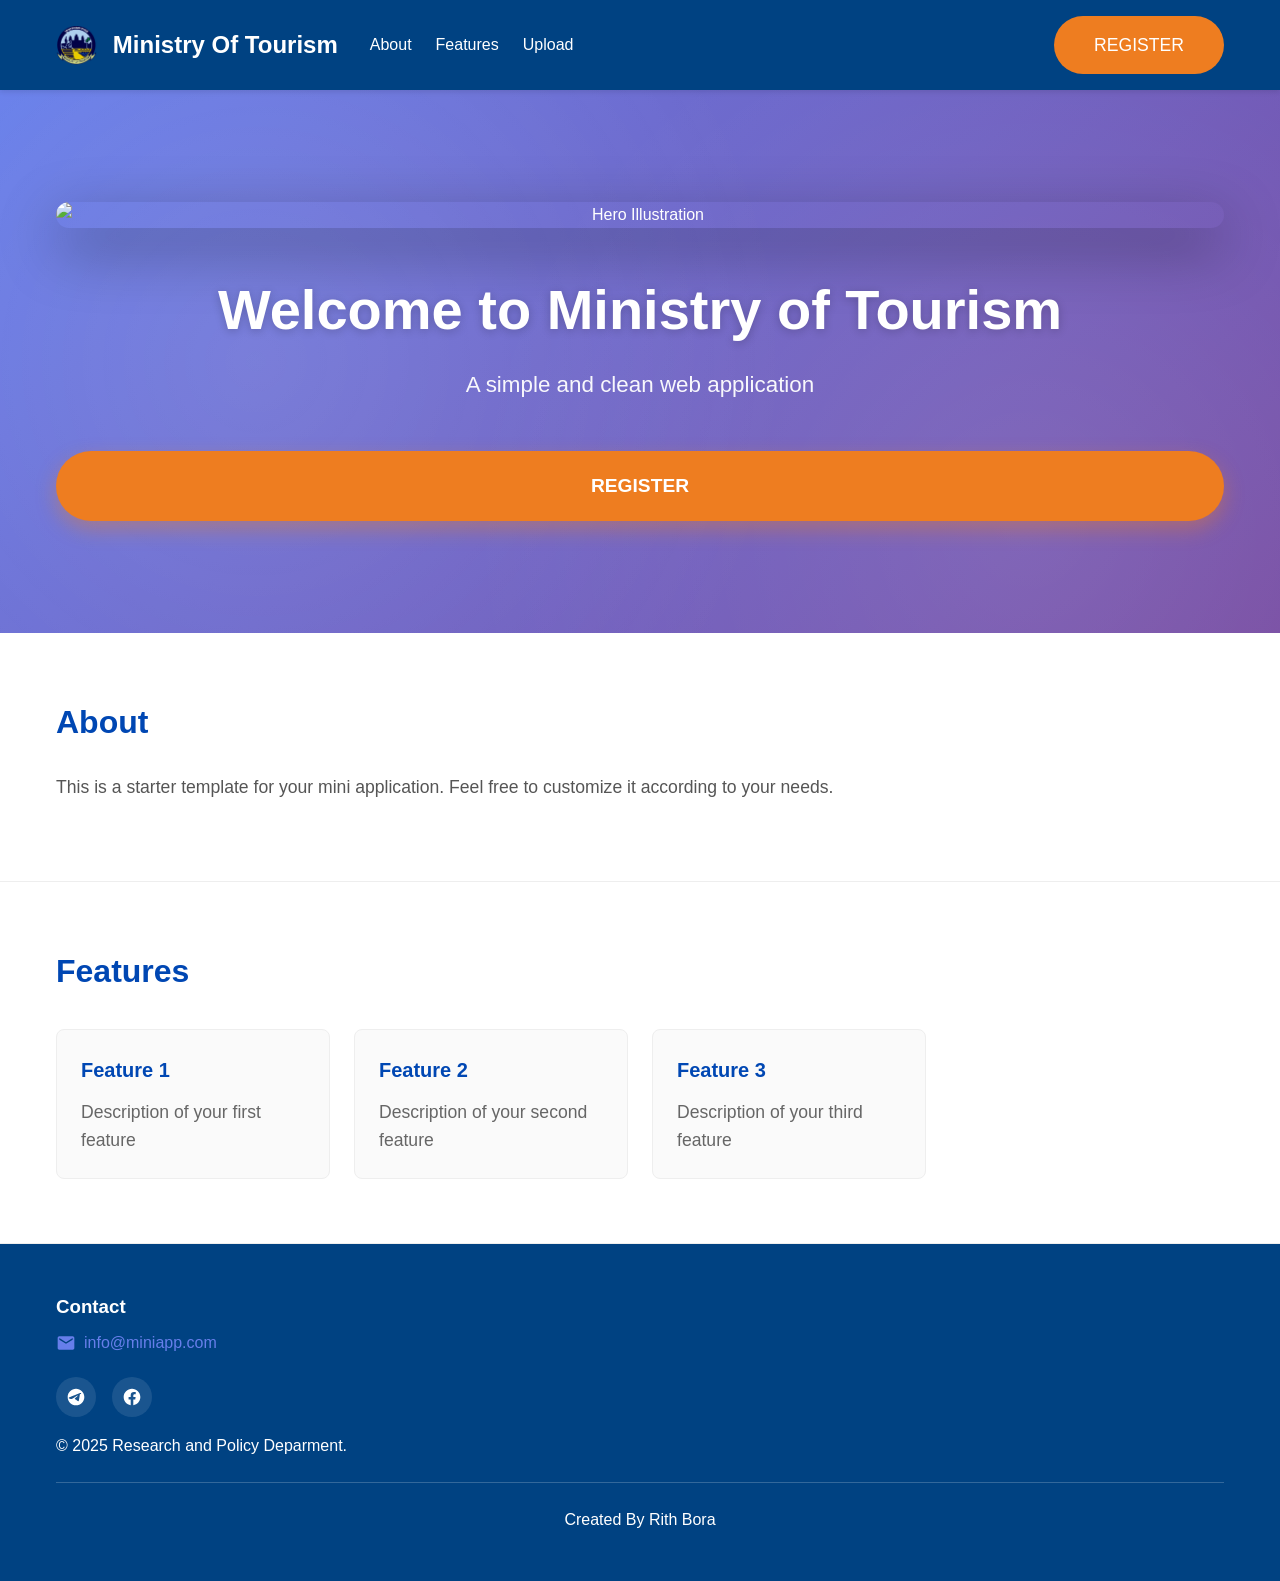
==== index.html @ 747fa565 "Add files via upload" ====
<!DOCTYPE html>
<html lang="en">
<head>
    <meta charset="UTF-8">
    <meta name="viewport" content="width=device-width, initial-scale=1.0, maximum-scale=5.0, user-scalable=yes">
    <meta name="description" content="Ministry Of Tourism">
    <title>Ministry Of Tourism</title>
    <link rel="stylesheet" href="src/css/style.css">
</head>
<body>
    <header>
        <div class="header-content">
            <div class="logo-section">
                <img src="assets/img/Logo of the Ministry of Tourism of Cambodia.png" alt="Logo" class="logo">
                <h1>Ministry Of Tourism</h1>
            </div>
            <nav aria-label="Primary" id="navMenu">
                <ul>
                    <li><a href="#about">About</a></li>
                    <li><a href="#features">Features</a></li>
                    <li><a href="upload.html">Upload</a></li>
                </ul>
            </nav>
            <div class="header-actions">
                <a href="register.html" class="btn">Register</a>
            </div>
            <button class="hamburger" id="hamburger" aria-label="Toggle menu">
                <span></span>
                <span></span>
                <span></span>
            </button>
        </div>
    </header>

    <main>
        <section class="hero" aria-label="Hero banner">
            <div class="container">
                <img src="assets/img/A vibrant 4k illustr.png" alt="Hero Illustration" class="hero-image">
                <h1>Welcome to Ministry of Tourism</h1>
                <p>A simple and clean web application</p>
                <a href="register.html" class="btn">Register</a>
                <div id="output" class="output"></div>
            </div>
        </section>

        <section id="about" class="section">
            <div class="container">
                <h2>About</h2>
                <p>This is a starter template for your mini application. Feel free to customize it according to your needs.</p>
            </div>
        </section>

        <section id="features" class="section">
            <div class="container">
                <h2>Features</h2>
                <div class="features">
                    <article class="feature-card">
                        <h3>Feature 1</h3>
                        <p>Description of your first feature</p>
                    </article>
                    <article class="feature-card">
                        <h3>Feature 2</h3>
                        <p>Description of your second feature</p>
                    </article>
                    <article class="feature-card">
                        <h3>Feature 3</h3>
                        <p>Description of your third feature</p>
                    </article>
                </div>
            </div>
        </section>
    </main>

    <footer>
        <div class="container">
            <section>
                <h3>Contact</h3>
                <p>
                    <a href="mailto:info@miniapp.com" style="display: inline-flex; align-items: center; gap: 0.5rem;">
                        <svg width="20" height="20" viewBox="0 0 24 24" fill="currentColor">
                            <path d="M20 4H4c-1.1 0-2 .9-2 2v12c0 1.1.9 2 2 2h16c1.1 0 2-.9 2-2V6c0-1.1-.9-2-2-2zm0 4l-8 5-8-5V6l8 5 8-5v2z"/>
                        </svg>
                        info@miniapp.com
                    </a>
                </p>
            </section>
            <section class="social" aria-label="Social links">
                <a href="https://t.me/motresearchcompetiton" target="_blank" rel="noopener" aria-label="Telegram">
                    <svg width="24" height="24" viewBox="0 0 24 24" fill="currentColor">
                        <path d="M12 2C6.48 2 2 6.48 2 12s4.48 10 10 10 10-4.48 10-10S17.52 2 12 2zm4.64 6.8c-.15 1.58-.8 5.42-1.13 7.19-.14.75-.42 1-.68 1.03-.58.05-1.02-.38-1.58-.75-.88-.58-1.38-.94-2.23-1.5-.99-.65-.35-1.01.22-1.59.15-.15 2.71-2.48 2.76-2.69.01-.03.01-.14-.07-.2-.08-.06-.19-.04-.27-.02-.12.02-1.96 1.25-5.54 3.67-.52.36-.99.53-1.42.52-.47-.01-1.37-.26-2.03-.48-.82-.27-1.47-.42-1.42-.88.03-.24.37-.48 1.02-.73 4-1.74 6.68-2.88 8.03-3.43 3.82-1.59 4.61-1.87 5.13-1.88.11 0 .37.03.54.17.14.11.18.26.2.37.01.08.03.29.01.45z"/>
                    </svg>
                </a>
                <a href="https://www.facebook.com/share/1Bh4GkZFYR/" target="_blank" rel="noopener" aria-label="Facebook">
                    <svg width="24" height="24" viewBox="0 0 24 24" fill="currentColor">
                        <path d="M12 2C6.477 2 2 6.477 2 12c0 4.991 3.657 9.128 8.438 9.879V14.89h-2.54V12h2.54V9.797c0-2.506 1.492-3.89 3.777-3.89 1.094 0 2.238.195 2.238.195v2.46h-1.26c-1.243 0-1.63.771-1.63 1.562V12h2.773l-.443 2.89h-2.33v6.989C18.343 21.129 22 16.99 22 12c0-5.523-4.477-10-10-10z"/>
                    </svg>
                </a>
            </section>
            <p>&copy; 2025 Research and Policy Deparment.</p>
            <hr style="border: none; border-top: 1px solid rgba(255, 255, 255, 0.2); margin: 1.5rem 0;">
            <p style="color: #fff; text-align: center; margin: 0;">Created By Rith Bora</p>
        </div>
    </footer>

    <script src="src/js/app.js"></script>
</body>
</html>
---- src/css/style.css ----
/* Reset and Base Styles */
* {
    margin: 0;
    padding: 0;
    box-sizing: border-box;
}

body {
    font-family: 'Segoe UI', Tahoma, Geneva, Verdana, sans-serif;
    line-height: 1.6;
    color: #0b0b0b;
    background: #fff;
    margin: 0;
}

.container {
    max-width: 1200px;
    margin: 0 auto;
    padding: 1rem;
}

/* Header Styles */
header {
    background: #004282;
    box-shadow: 0 2px 5px rgba(0, 0, 0, 0.1);
    position: sticky;
    top: 0;
    z-index: 100;
}

.header-content {
    max-width: 1200px;
    margin: 0 auto;
    padding: 1rem;
    display: flex;
    align-items: center;
    gap: 2rem;
}

.logo-section h1 {
    font-size: 1.5rem;
    color: #fff;
    margin: 0;
}

.logo-section {
    display: flex;
    align-items: center;
    gap: 1rem;
}

.logo-section .logo {
    height: 40px;
    width: auto;
}

nav ul {
    display: flex;
    gap: 1.5rem;
    list-style: none;
    padding: 0;
    margin: 0;
}

nav a {
    text-decoration: none;
    color: #fff;
    font-weight: 500;
    transition: color 0.3s ease;
}

nav a:hover {
    color: #e0e0e0;
}

.header-actions {
    margin-left: auto;
}

/* Hamburger Menu */
.hamburger {
    display: none;
    flex-direction: column;
    gap: 5px;
    background: none;
    border: none;
    cursor: pointer;
    padding: 5px;
    z-index: 101;
}

.hamburger span {
    width: 25px;
    height: 3px;
    background: #fff;
    border-radius: 3px;
    transition: all 0.3s ease;
}

.hamburger.active span:nth-child(1) {
    transform: rotate(45deg) translate(8px, 8px);
    background: #000;
}

.hamburger.active span:nth-child(2) {
    opacity: 0;
}

.hamburger.active span:nth-child(3) {
    transform: rotate(-45deg) translate(7px, -7px);
    background: #000;
}

/* Main Content */
main {
    background: #fff;
}

.section {
    padding: 3rem 1rem;
    border-bottom: 1px solid #eee;
}

.section h2 {
    color: #0047b3;
    margin-bottom: 1.5rem;
    font-size: 2rem;
}

.section p {
    margin-bottom: 1rem;
    font-size: 1.1rem;
    color: #555;
}

/* Hero Section */
.hero {
    background: linear-gradient(135deg, #667eea 0%, #764ba2 100%);
    color: white;
    text-align: center;
    padding: 6rem 2rem;
    border-bottom: none;
    overflow: hidden;
    position: relative;
}

.hero::before {
    content: '';
    position: absolute;
    top: 0;
    left: 0;
    right: 0;
    bottom: 0;
    background: radial-gradient(circle at 20% 50%, rgba(255, 255, 255, 0.1) 0%, transparent 50%),
                radial-gradient(circle at 80% 80%, rgba(255, 255, 255, 0.1) 0%, transparent 50%);
    pointer-events: none;
}

.hero .container {
    position: relative;
    z-index: 1;
}

.hero-image {
    max-width: 100%;
    width: 100%;
    height: auto;
    margin: 0 auto 3rem;
    border-radius: 24px;
    box-shadow: 0 20px 60px rgba(0, 0, 0, 0.4);
    transition: transform 0.4s ease, box-shadow 0.4s ease;
    display: block;
}

.hero-image:hover {
    transform: translateY(-10px) scale(1.02);
    box-shadow: 0 30px 80px rgba(0, 0, 0, 0.5);
}

.hero h1 {
    font-size: 3.5rem;
    margin-bottom: 1.5rem;
    color: white;
    font-weight: 800;
    line-height: 1.2;
    text-shadow: 0 2px 10px rgba(0, 0, 0, 0.2);
}

.hero p {
    font-size: 1.4rem;
    margin-bottom: 3rem;
    opacity: 0.95;
    color: white;
    max-width: 800px;
    margin-left: auto;
    margin-right: auto;
    line-height: 1.6;
}

.hero .btn {
    margin-top: 0;
    padding: 20px 60px;
    font-size: 1.2rem;
    font-weight: 700;
    box-shadow: 0 8px 20px rgba(238, 125, 32, 0.4);
}

/* Feature Cards */
.features {
    display: grid;
    grid-template-columns: repeat(auto-fill, minmax(250px, 1fr));
    gap: 1.5rem;
    margin-top: 2rem;
}

.feature-card {
    background: #fafafa;
    padding: 1.5rem;
    border-radius: 8px;
    border: 1px solid #eee;
    transition: transform 0.3s ease, box-shadow 0.3s ease;
}

.feature-card:hover {
    transform: translateY(-5px);
    box-shadow: 0 5px 15px rgba(102, 126, 234, 0.3);
}

.feature-card h3 {
    color: #0047b3;
    margin-bottom: 0.75rem;
    font-size: 1.25rem;
}

.feature-card p {
    color: #666;
    margin: 0;
}

/* Button Styles */
.btn {
    background: #ee7d20;
    color: white;
    border: none;
    padding: 15px 40px;
    font-size: 1.1rem;
    border-radius: 50px;
    cursor: pointer;
    transition: transform 0.3s ease, box-shadow 0.3s ease;
    display: block;
    margin: 0 auto;
    text-transform: uppercase;
    text-decoration: none;
}

.btn:hover {
    transform: translateY(-2px);
    box-shadow: 0 5px 15px rgba(238, 125, 32, 0.4);
}

.btn:active {
    transform: translateY(0);
}

/* Output Display */
.output {
    margin-top: 30px;
    padding: 20px;
    background: #e8f4f8;
    border-radius: 8px;
    text-align: center;
    font-size: 1.1rem;
    color: #333;
    min-height: 60px;
    display: none;
}

.output.show {
    display: block;
    animation: fadeIn 0.5s ease;
}

@keyframes fadeIn {
    from {
        opacity: 0;
        transform: translateY(-10px);
    }
    to {
        opacity: 1;
        transform: translateY(0);
    }
}

/* Form Container */
.form-container {
    margin-top: 2rem;
    max-width: 600px;
    margin-left: auto;
    margin-right: auto;
}

.form-container h2 {
    color: #0047b3;
    margin-bottom: 1.5rem;
    text-align: center;
}

.form-container iframe {
    border-radius: 8px;
    box-shadow: 0 5px 20px rgba(0, 0, 0, 0.1);
    max-width: 100%;
}

/* Custom Form Styles */
.custom-form {
    max-width: 600px;
    margin: 0 auto;
    text-align: left;
}

.form-group {
    margin-bottom: 20px;
}

.form-group label {
    display: block;
    margin-bottom: 8px;
    color: #333;
    font-weight: 500;
    font-size: 1rem;
}

.form-group input,
.form-group textarea {
    width: 100%;
    padding: 12px 15px;
    border: 2px solid #e0e0e0;
    border-radius: 8px;
    font-size: 1rem;
    font-family: inherit;
    transition: border-color 0.3s ease;
}

.form-group input:focus,
.form-group textarea:focus {
    outline: none;
    border-color: #667eea;
}

.form-group textarea {
    resize: vertical;
    min-height: 100px;
}

.custom-form .btn {
    width: 100%;
    margin-top: 10px;
}

.form-status {
    margin-top: 20px;
    padding: 12px;
    border-radius: 8px;
    font-weight: 500;
    text-align: center;
}

.form-status.loading {
    background: #e3f2fd;
    color: #1976d2;
}

.form-status.success {
    background: #e8f5e9;
    color: #2e7d32;
}

.form-status.error {
    background: #ffebee;
    color: #c62828;
}

/* Footer Styles */
footer {
    background: #004282;
    color: white;
    padding: 2rem 1rem;
}

footer h3 {
    color: white;
    margin-bottom: 0.5rem;
}

footer a {
    color: #667eea;
    text-decoration: none;
}

footer a:hover {
    text-decoration: underline;
}

.social {
    margin: 1rem 0;
    display: flex;
    gap: 1rem;
}

.social a {
    color: #fff;
    transition: all 0.3s ease;
    display: inline-flex;
    align-items: center;
    justify-content: center;
    width: 40px;
    height: 40px;
    border-radius: 50%;
    background: rgba(255, 255, 255, 0.1);
}

.social a:hover {
    background: #ee7d20;
    transform: translateY(-3px);
    box-shadow: 0 4px 12px rgba(238, 125, 32, 0.4);
}

.social a svg {
    width: 20px;
    height: 20px;
}

/* Responsive Design */
/* Tablet and below */
@media (max-width: 1024px) {
    .header-content {
        padding: 0.75rem 1rem;
    }

    .features {
        grid-template-columns: repeat(2, 1fr);
    }

    .section {
        padding: 2.5rem 1rem;
    }

    .hero {
        padding: 4rem 1.5rem;
    }

    .hero-image {
        max-width: 500px;
        margin-bottom: 2rem;
    }

    .hero h1 {
        font-size: 2.5rem;
    }

    .hero p {
        font-size: 1.15rem;
    }
}

/* Mobile devices */
@media (max-width: 768px) {
    .hamburger {
        display: flex;
    }

    header {
        height: 80px;
    }

    .header-content {
        height: 80px;
    }

    nav {
        position: fixed;
        top: 0;
        right: -100%;
        height: 100vh;
        width: 70%;
        max-width: 300px;
        background: #fff;
        box-shadow: -2px 0 10px rgba(0, 0, 0, 0.1);
        transition: right 0.3s ease;
        z-index: 100;
        padding-top: 80px;
    }

    nav.active {
        right: 0;
    }

    nav ul {
        flex-direction: column;
        gap: 0;
        padding: 1rem 0;
    }

    nav ul li {
        width: 100%;
        border-bottom: 1px solid #eee;
    }

    nav ul li a {
        display: block;
        padding: 1rem 1.5rem;
        color: #333;
        transition: background 0.3s ease;
    }

    nav ul li a:hover {
        background: #f5f5f5;
    }

    .header-actions {
        display: flex;
        margin-left: 0;
        margin-right: 0.5rem;
    }

    .header-actions .btn {
        padding: 0.5rem 1rem;
        font-size: 0.9rem;
    }

    .header-content {
        flex-direction: row;
        justify-content: space-between;
        gap: 0.5rem;
    }

    .logo-section h1 {
        font-size: 1.2rem;
    }

    .logo-section .logo {
        height: 50px !important;
        width: auto;
    }

    .hero {
        padding: 0 0 3rem 0;
    }

    .hero-image {
        max-width: 100%;
        width: 100%;
        border-radius: 0;
        margin: 0 0 2rem 0;
        box-shadow: none;
    }

    .hero h1 {
        font-size: 1.75rem;
        margin-bottom: 1rem;
        padding: 0 1rem;
    }

    .hero p {
        font-size: 1rem;
        margin-bottom: 2rem;
        padding: 0 1rem;
    }

    .hero .btn {
        padding: 14px 35px;
        font-size: 1rem;
    }

    .section h2 {
        font-size: 1.5rem;
    }

    .features {
        grid-template-columns: 1fr;
        gap: 1rem;
    }

    .btn {
        padding: 12px 30px;
        font-size: 1rem;
    }
}

/* Small mobile devices */
@media (max-width: 480px) {
    .header-content {
        padding: 0.5rem;
    }

    .logo-section h1 {
        font-size: 1rem;
    }

    .logo-section .logo {
        height: 30px;
    }

    .header-actions .btn {
        padding: 0.4rem 0.8rem;
        font-size: 0.85rem;
    }

    .hero {
        padding: 0 0 2.5rem 0;
    }

    .hero-image {
        margin-bottom: 1.5rem;
    }

    .hero h1 {
        font-size: 1.5rem;
        padding: 0 0.5rem;
    }

    .hero p {
        font-size: 0.9rem;
        padding: 0 0.5rem;
        margin-bottom: 1.5rem;
    }

    .hero .btn {
        padding: 12px 28px;
        font-size: 0.9rem;
    }

    .section {
        padding: 2rem 0.75rem;
    }

    .section h2 {
        font-size: 1.3rem;
    }

    .feature-card {
        padding: 1rem;
    }

    .btn {
        padding: 10px 25px;
        font-size: 0.95rem;
    }

    nav {
        width: 80%;
    }
}
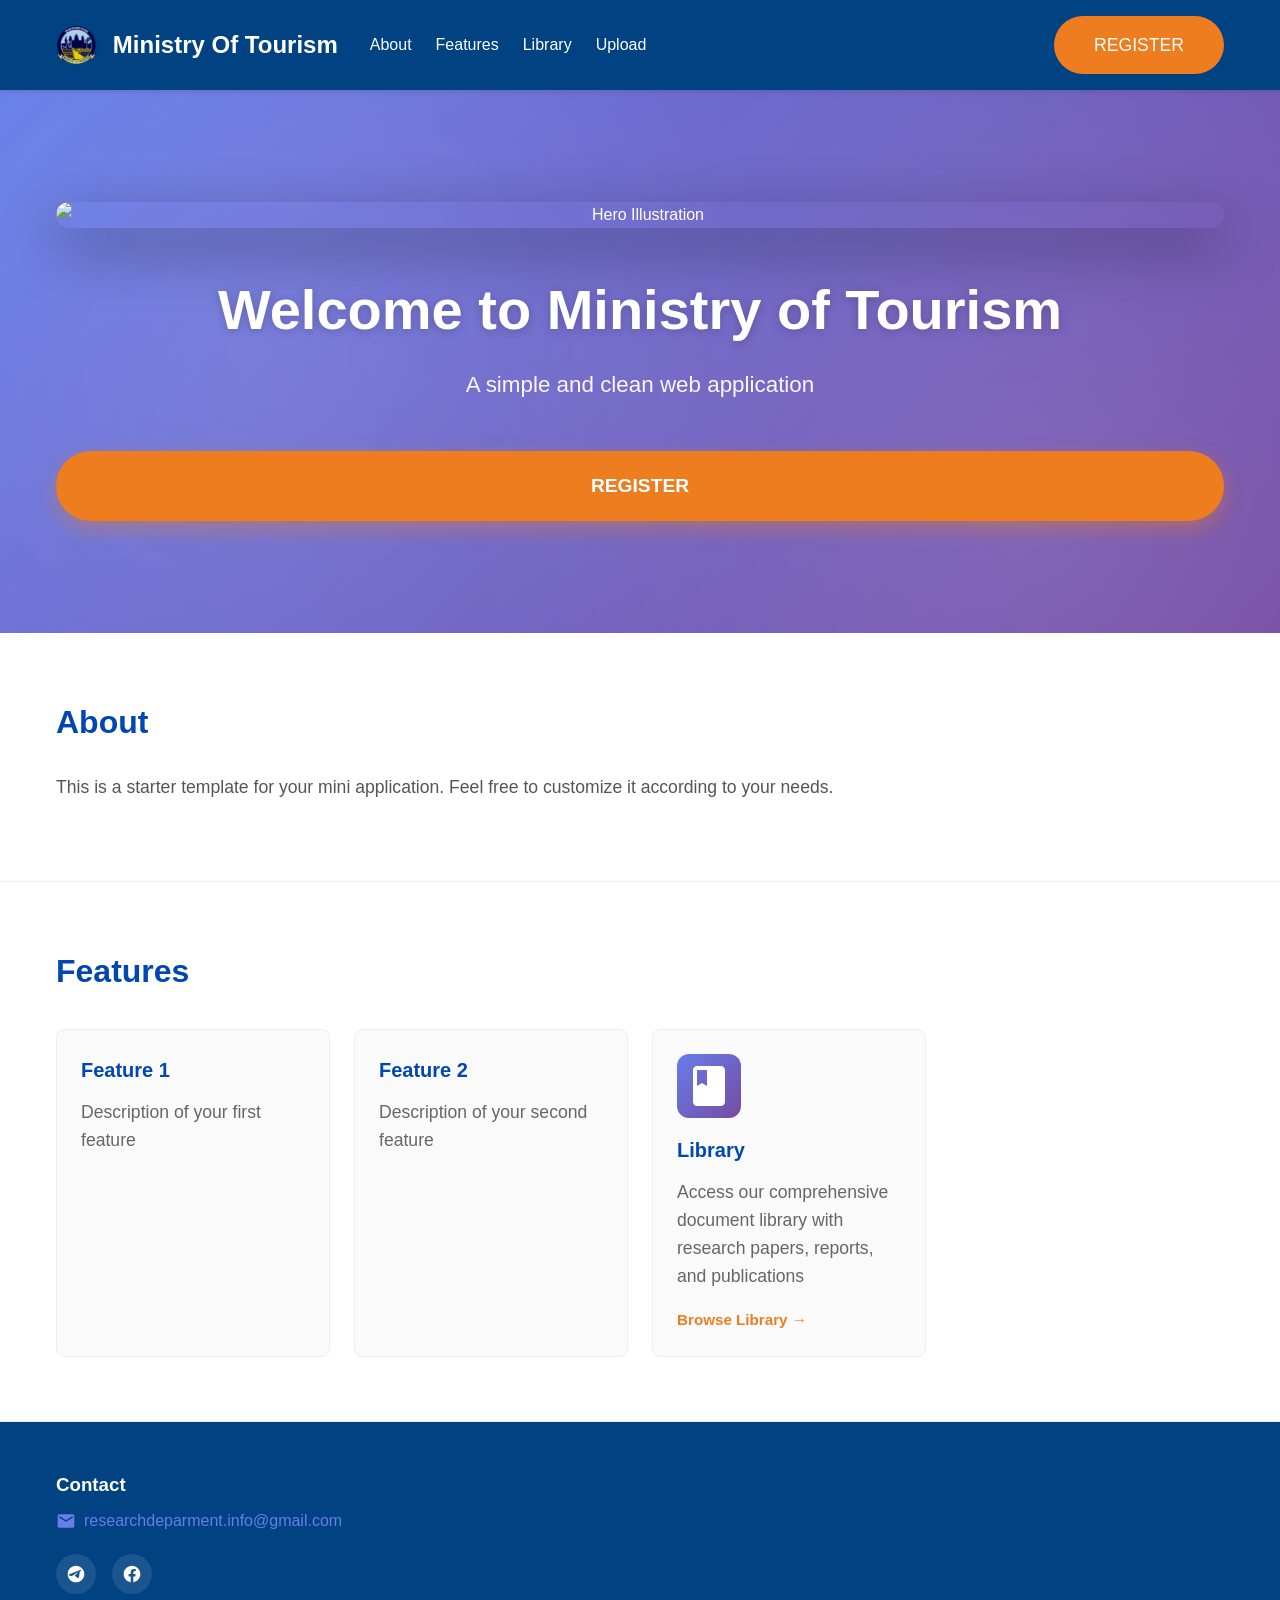
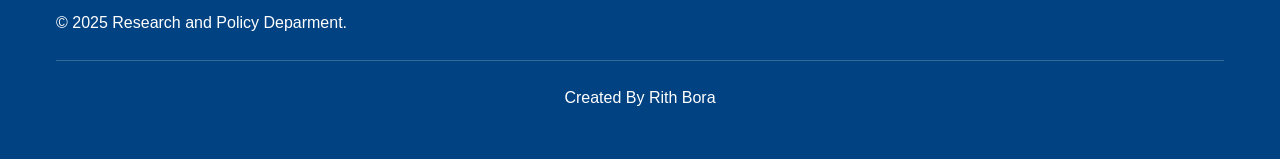
==== commit c0a50acf: "Add files via upload" ====
--- a/index.html
+++ b/index.html
@@ -18,7 +18,9 @@
                 <ul>
                     <li><a href="#about">About</a></li>
                     <li><a href="#features">Features</a></li>
+                    <li><a href="library.html">Library</a></li>
                     <li><a href="upload.html">Upload</a></li>
+                    <li class="mobile-only"><a href="library.html">Library</a></li>
                 </ul>
             </nav>
             <div class="header-actions">
@@ -63,8 +65,14 @@
                         <p>Description of your second feature</p>
                     </article>
                     <article class="feature-card">
-                        <h3>Feature 3</h3>
-                        <p>Description of your third feature</p>
+                        <div class="feature-icon">
+                            <svg width="48" height="48" viewBox="0 0 24 24" fill="currentColor">
+                                <path d="M18 2H6c-1.1 0-2 .9-2 2v16c0 1.1.9 2 2 2h12c1.1 0 2-.9 2-2V4c0-1.1-.9-2-2-2zM6 4h5v8l-2.5-1.5L6 12V4z"/>
+                            </svg>
+                        </div>
+                        <h3>Library</h3>
+                        <p>Access our comprehensive document library with research papers, reports, and publications</p>
+                        <a href="library.html" class="feature-link">Browse Library →</a>
                     </article>
                 </div>
             </div>
@@ -80,7 +88,7 @@
                         <svg width="20" height="20" viewBox="0 0 24 24" fill="currentColor">
                             <path d="M20 4H4c-1.1 0-2 .9-2 2v12c0 1.1.9 2 2 2h16c1.1 0 2-.9 2-2V6c0-1.1-.9-2-2-2zm0 4l-8 5-8-5V6l8 5 8-5v2z"/>
                         </svg>
-                        info@miniapp.com
+                        researchdeparment.info@gmail.com
                     </a>
                 </p>
             </section>
--- a/src/css/style.css
+++ b/src/css/style.css
@@ -71,6 +71,10 @@
 
 nav a:hover {
     color: #e0e0e0;
+}
+
+.mobile-only {
+    display: none;
 }
 
 .header-actions {
@@ -226,6 +230,21 @@
     box-shadow: 0 5px 15px rgba(102, 126, 234, 0.3);
 }
 
+.feature-icon {
+    width: 64px;
+    height: 64px;
+    background: linear-gradient(135deg, #667eea 0%, #764ba2 100%);
+    border-radius: 12px;
+    display: flex;
+    align-items: center;
+    justify-content: center;
+    margin-bottom: 1rem;
+}
+
+.feature-icon svg {
+    color: #fff;
+}
+
 .feature-card h3 {
     color: #0047b3;
     margin-bottom: 0.75rem;
@@ -234,7 +253,23 @@
 
 .feature-card p {
     color: #666;
-    margin: 0;
+    margin: 0 0 1rem 0;
+    line-height: 1.6;
+}
+
+.feature-link {
+    display: inline-flex;
+    align-items: center;
+    gap: 0.5rem;
+    color: #ee7d20;
+    text-decoration: none;
+    font-weight: 600;
+    font-size: 0.95rem;
+    transition: gap 0.3s ease;
+}
+
+.feature-link:hover {
+    gap: 0.75rem;
 }
 
 /* Button Styles */
@@ -517,6 +552,15 @@
         background: #f5f5f5;
     }
 
+    /* Show Library only in hamburger menu on mobile */
+    nav ul li:has(a[href="library.html"]):not(.mobile-only) {
+        display: none;
+    }
+
+    .mobile-only {
+        display: block;
+    }
+
     .header-actions {
         display: flex;
         margin-left: 0;
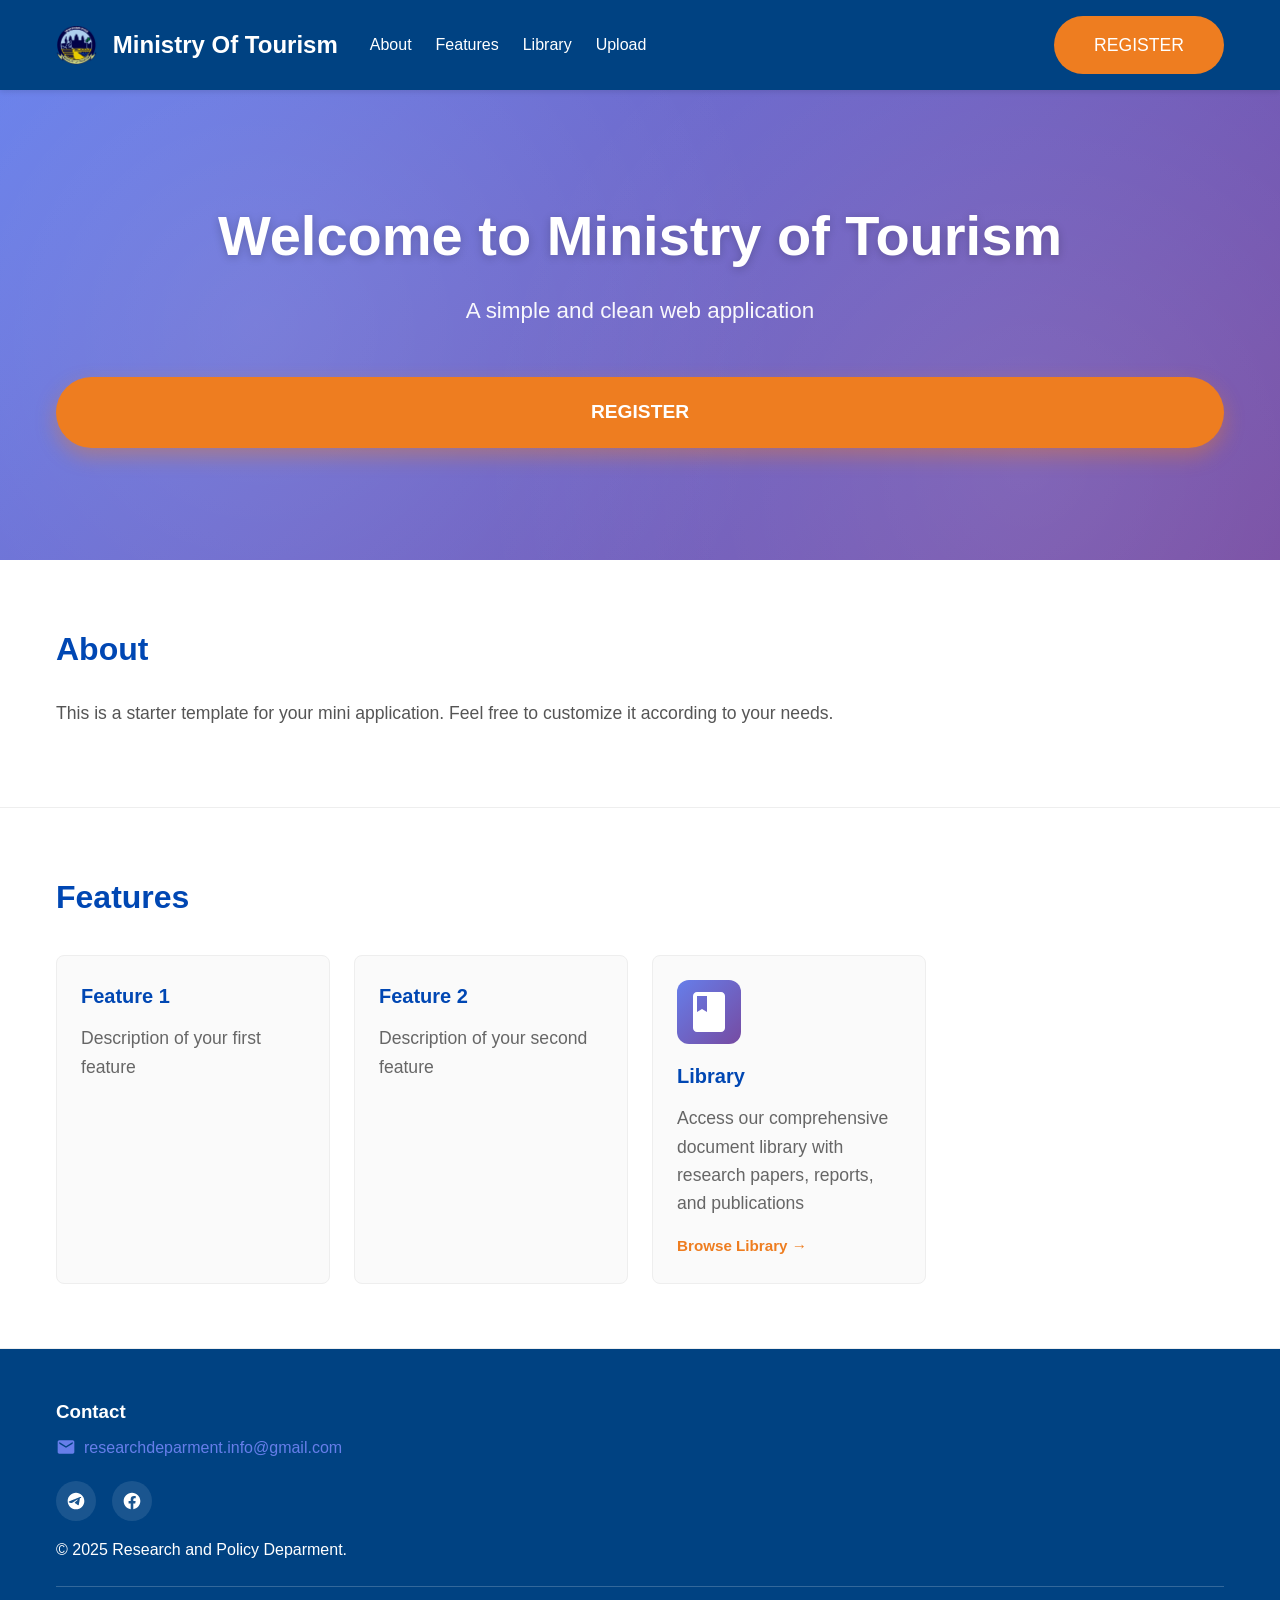
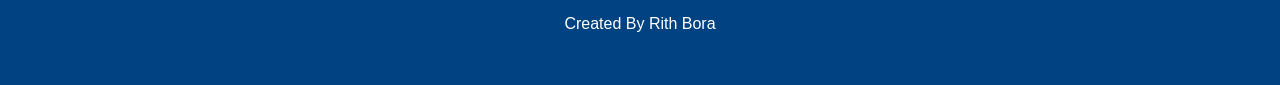
==== commit 84e733e9: "Update index.html" ====
--- a/index.html
+++ b/index.html
@@ -37,7 +37,6 @@
     <main>
         <section class="hero" aria-label="Hero banner">
             <div class="container">
-                <img src="assets/img/A vibrant 4k illustr.png" alt="Hero Illustration" class="hero-image">
                 <h1>Welcome to Ministry of Tourism</h1>
                 <p>A simple and clean web application</p>
                 <a href="register.html" class="btn">Register</a>
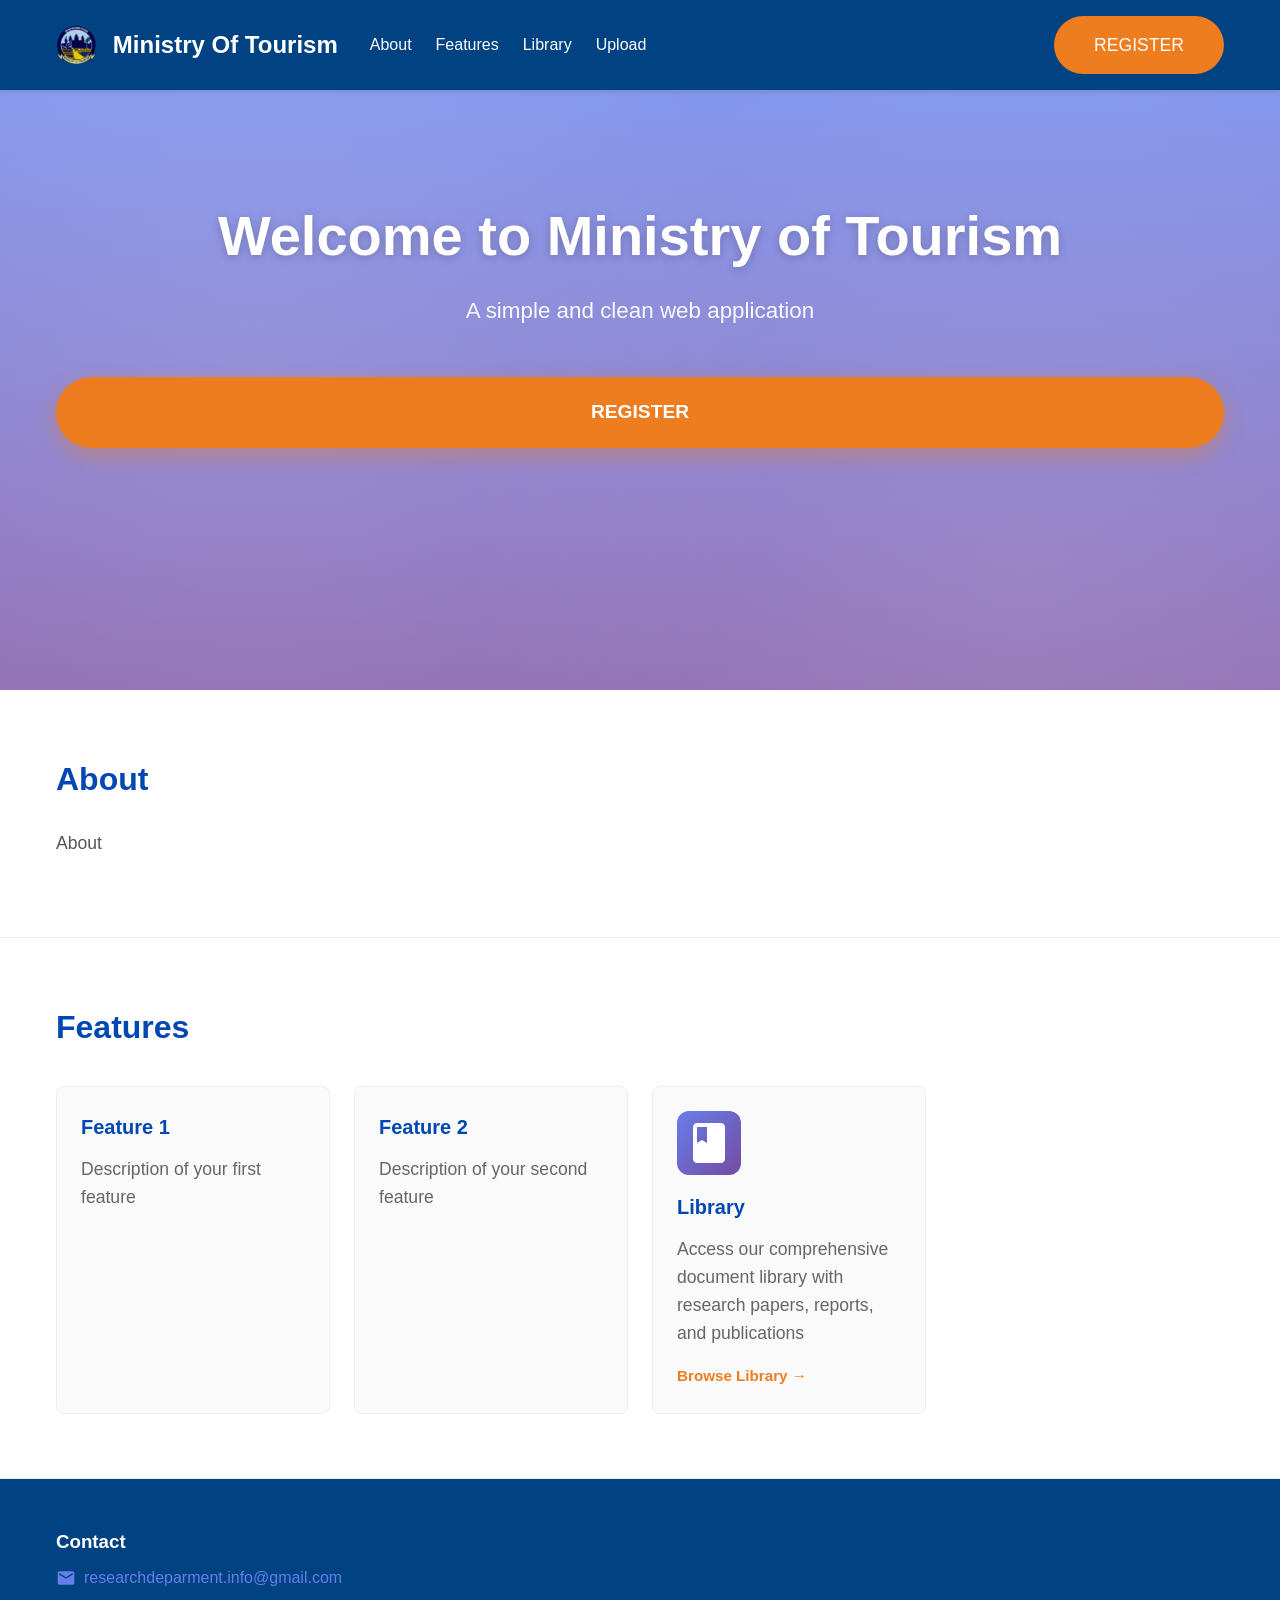
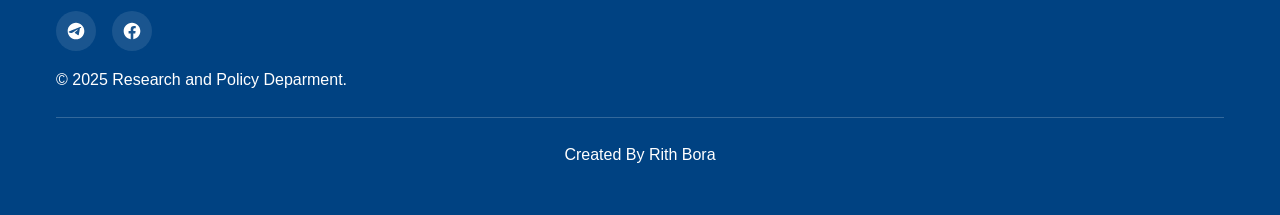
==== commit 55efb4d6: "Update index.html" ====
--- a/index.html
+++ b/index.html
@@ -47,7 +47,7 @@
         <section id="about" class="section">
             <div class="container">
                 <h2>About</h2>
-                <p>This is a starter template for your mini application. Feel free to customize it according to your needs.</p>
+                <p>About</p>
             </div>
         </section>
 
@@ -112,3 +112,4 @@
     <script src="src/js/app.js"></script>
 </body>
 </html>
+
--- a/src/css/style.css
+++ b/src/css/style.css
@@ -139,13 +139,14 @@
 
 /* Hero Section */
 .hero {
-    background: linear-gradient(135deg, #667eea 0%, #764ba2 100%);
+    background: linear-gradient(rgba(102, 126, 234, 0.8), rgba(118, 75, 162, 0.8)), url('../img/A\ vibrant\ 4k\ illustr.png') center/cover no-repeat;
     color: white;
     text-align: center;
     padding: 6rem 2rem;
     border-bottom: none;
     overflow: hidden;
     position: relative;
+    min-height: 600px;
 }
 
 .hero::before {
@@ -165,21 +166,7 @@
     z-index: 1;
 }
 
-.hero-image {
-    max-width: 100%;
-    width: 100%;
-    height: auto;
-    margin: 0 auto 3rem;
-    border-radius: 24px;
-    box-shadow: 0 20px 60px rgba(0, 0, 0, 0.4);
-    transition: transform 0.4s ease, box-shadow 0.4s ease;
-    display: block;
-}
-
-.hero-image:hover {
-    transform: translateY(-10px) scale(1.02);
-    box-shadow: 0 30px 80px rgba(0, 0, 0, 0.5);
-}
+
 
 .hero h1 {
     font-size: 3.5rem;
